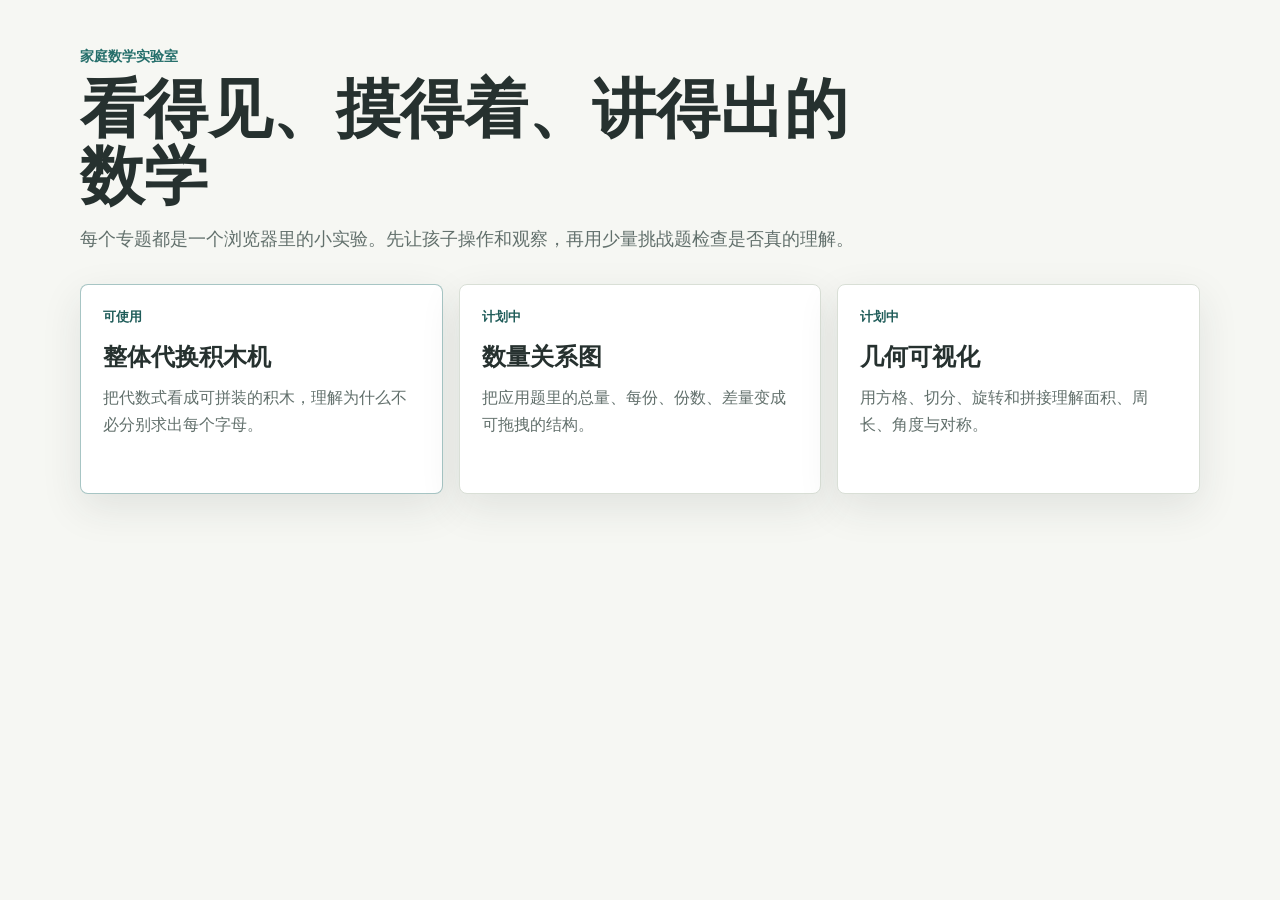
==== index.html @ 080b40d2 "Add first algebra substitution lab" ====
<!doctype html>
<html lang="zh-CN">
  <head>
    <meta charset="utf-8">
    <meta name="viewport" content="width=device-width, initial-scale=1">
    <title>Math Lab Kids</title>
    <link rel="stylesheet" href="assets/styles/base.css">
  </head>
  <body>
    <main class="shell">
      <section class="intro">
        <p class="eyebrow">家庭数学实验室</p>
        <h1>看得见、摸得着、讲得出的数学</h1>
        <p class="intro-text">
          每个专题都是一个浏览器里的小实验。先让孩子操作和观察，再用少量挑战题检查是否真的理解。
        </p>
      </section>

      <section class="topic-grid" aria-label="专题列表">
        <a class="topic-card is-ready" href="topics/01_algebra-substitution/">
          <span class="topic-status">可使用</span>
          <h2>整体代换积木机</h2>
          <p>把代数式看成可拼装的积木，理解为什么不必分别求出每个字母。</p>
        </a>

        <article class="topic-card">
          <span class="topic-status">计划中</span>
          <h2>数量关系图</h2>
          <p>把应用题里的总量、每份、份数、差量变成可拖拽的结构。</p>
        </article>

        <article class="topic-card">
          <span class="topic-status">计划中</span>
          <h2>几何可视化</h2>
          <p>用方格、切分、旋转和拼接理解面积、周长、角度与对称。</p>
        </article>
      </section>
    </main>
  </body>
</html>
---- assets/styles/base.css ----
:root {
  color-scheme: light;
  --bg: #f6f7f3;
  --panel: #ffffff;
  --ink: #26312f;
  --muted: #62706c;
  --line: #d9dfd6;
  --accent: #256f6b;
  --accent-strong: #1f5c59;
  --accent-soft: #dff1ee;
  --warn: #b9612c;
  --shadow: 0 14px 40px rgba(37, 49, 47, 0.1);
  font-family: "Microsoft YaHei", "PingFang SC", "Segoe UI", sans-serif;
}

* {
  box-sizing: border-box;
}

body {
  margin: 0;
  min-height: 100vh;
  background: var(--bg);
  color: var(--ink);
}

a {
  color: inherit;
  text-decoration: none;
}

button,
input {
  font: inherit;
}

.shell {
  width: min(1120px, calc(100vw - 32px));
  margin: 0 auto;
  padding: 48px 0;
}

.intro {
  max-width: 780px;
  margin-bottom: 28px;
}

.eyebrow {
  margin: 0 0 10px;
  color: var(--accent);
  font-size: 14px;
  font-weight: 700;
}

h1,
h2,
p {
  margin-top: 0;
}

h1 {
  margin-bottom: 14px;
  font-size: clamp(34px, 6vw, 64px);
  line-height: 1.05;
  letter-spacing: 0;
}

.intro-text {
  color: var(--muted);
  font-size: 18px;
  line-height: 1.75;
}

.topic-grid {
  display: grid;
  grid-template-columns: repeat(3, minmax(0, 1fr));
  gap: 16px;
}

.topic-card {
  min-height: 210px;
  padding: 22px;
  border: 1px solid var(--line);
  border-radius: 8px;
  background: var(--panel);
  box-shadow: var(--shadow);
}

.topic-card.is-ready {
  border-color: rgba(37, 111, 107, 0.4);
}

.topic-card h2 {
  margin-bottom: 12px;
  font-size: 24px;
  line-height: 1.25;
}

.topic-card p {
  color: var(--muted);
  line-height: 1.7;
}

.topic-status {
  display: inline-block;
  margin-bottom: 16px;
  color: var(--accent-strong);
  font-size: 13px;
  font-weight: 700;
}

@media (max-width: 820px) {
  .shell {
    width: min(100% - 24px, 680px);
    padding: 28px 0;
  }

  .topic-grid {
    grid-template-columns: 1fr;
  }
}
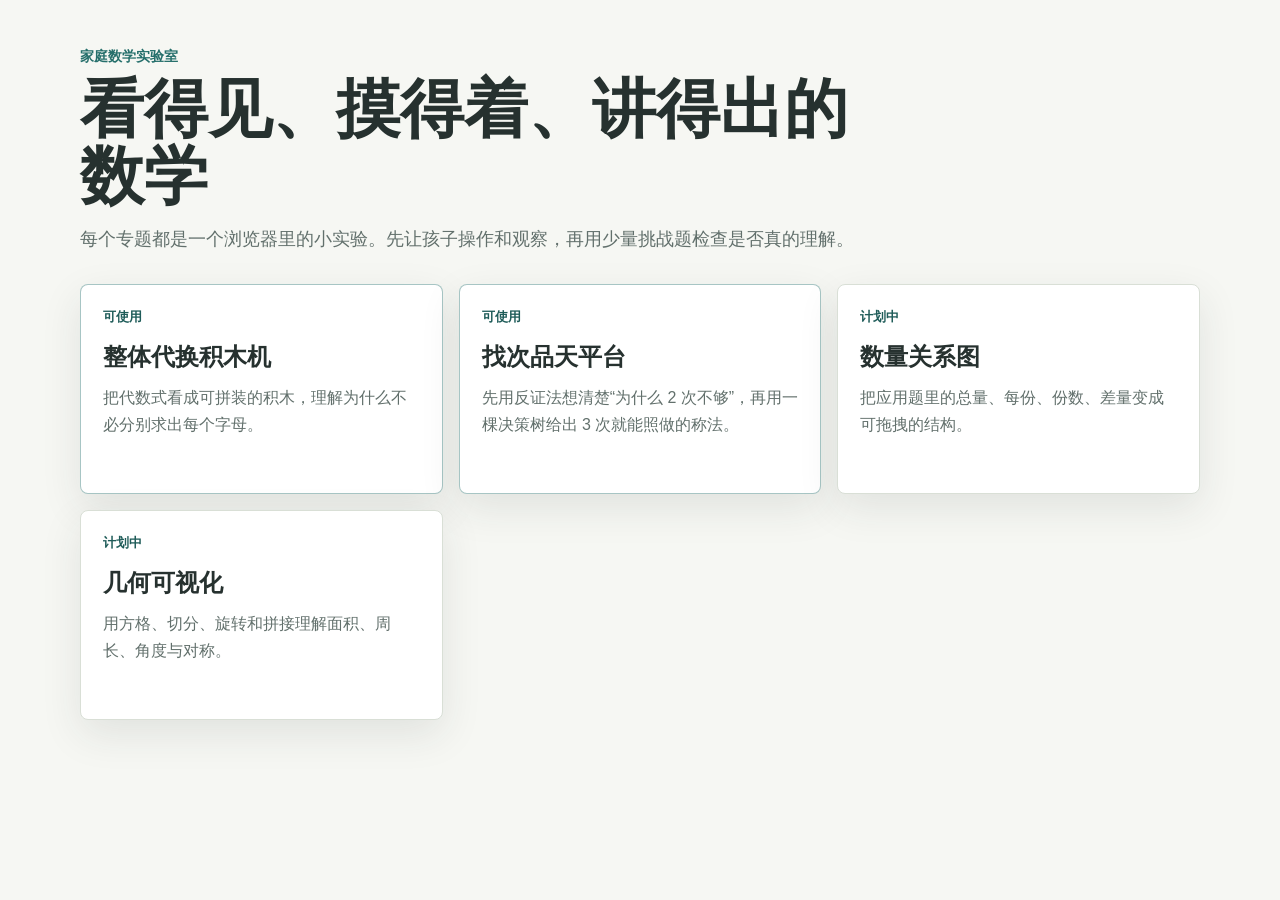
==== commit 75d6c473: "feat(02): 新增「找次品天平台」专题 反证法（9 种结果表 + 无处安放的情况）证明 2 次不够；完整 3 次决策树 + 27 种结果对照表；练习题含 3 的乘方速查表与大数题。首页与 REA" ====
--- a/index.html
+++ b/index.html
@@ -23,6 +23,12 @@
           <p>把代数式看成可拼装的积木，理解为什么不必分别求出每个字母。</p>
         </a>
 
+        <a class="topic-card is-ready" href="topics/02_find-defective/">
+          <span class="topic-status">可使用</span>
+          <h2>找次品天平台</h2>
+          <p>先用反证法想清楚“为什么 2 次不够”，再用一棵决策树给出 3 次就能照做的称法。</p>
+        </a>
+
         <article class="topic-card">
           <span class="topic-status">计划中</span>
           <h2>数量关系图</h2>
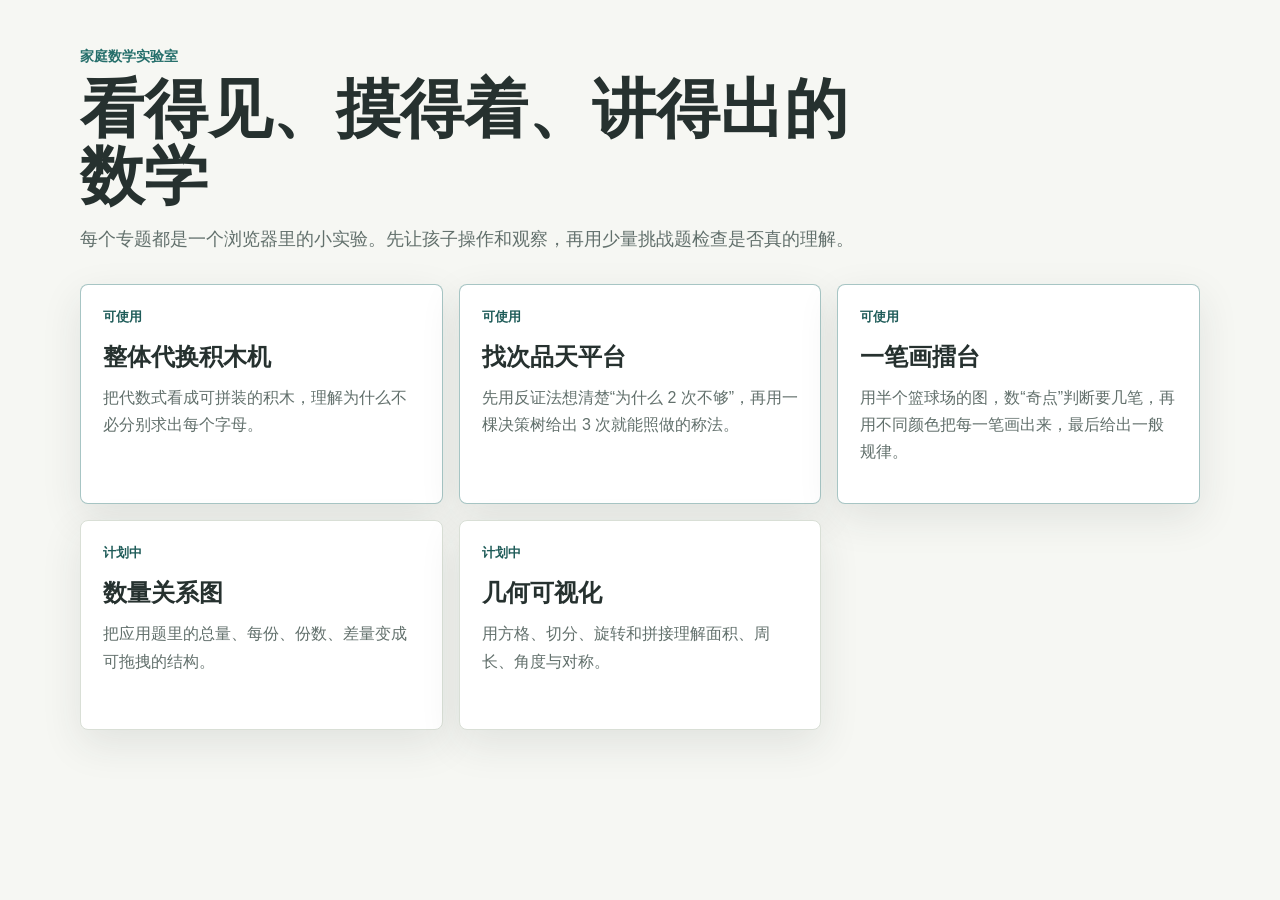
==== commit d25d503a: "feat(03): 新增一笔画擂台专题 半场图数奇点判断笔数；四色标注每一笔并高亮起终点；给出一般性结论与三角形、日、田示例。" ====
--- a/index.html
+++ b/index.html
@@ -29,6 +29,12 @@
           <p>先用反证法想清楚“为什么 2 次不够”，再用一棵决策树给出 3 次就能照做的称法。</p>
         </a>
 
+        <a class="topic-card is-ready" href="topics/03_one-stroke/">
+          <span class="topic-status">可使用</span>
+          <h2>一笔画擂台</h2>
+          <p>用半个篮球场的图，数“奇点”判断要几笔，再用不同颜色把每一笔画出来，最后给出一般规律。</p>
+        </a>
+
         <article class="topic-card">
           <span class="topic-status">计划中</span>
           <h2>数量关系图</h2>
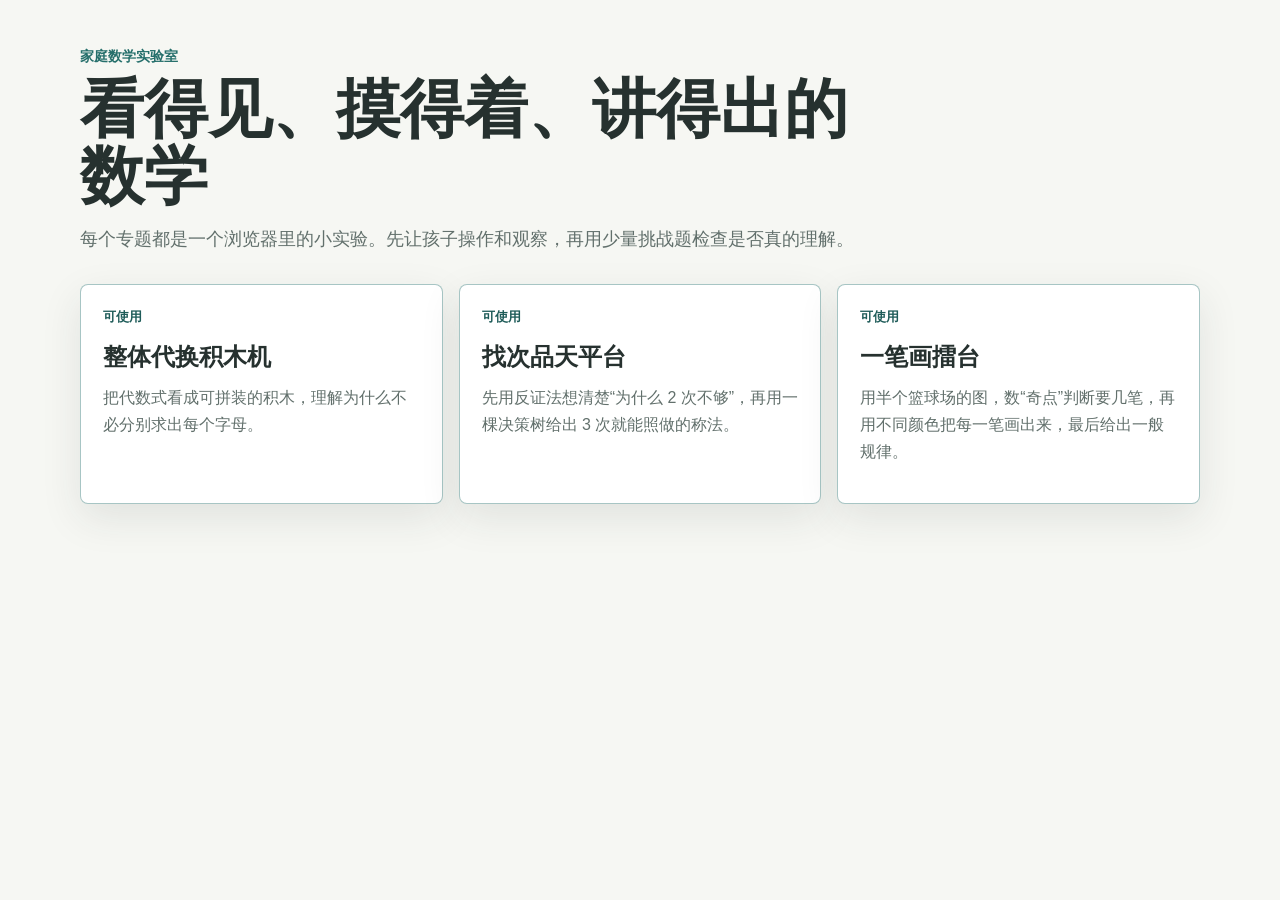
==== commit 0a5e7f7d: "chore: 首页移除两个计划中的专题卡片" ====
--- a/index.html
+++ b/index.html
@@ -34,18 +34,6 @@
           <h2>一笔画擂台</h2>
           <p>用半个篮球场的图，数“奇点”判断要几笔，再用不同颜色把每一笔画出来，最后给出一般规律。</p>
         </a>
-
-        <article class="topic-card">
-          <span class="topic-status">计划中</span>
-          <h2>数量关系图</h2>
-          <p>把应用题里的总量、每份、份数、差量变成可拖拽的结构。</p>
-        </article>
-
-        <article class="topic-card">
-          <span class="topic-status">计划中</span>
-          <h2>几何可视化</h2>
-          <p>用方格、切分、旋转和拼接理解面积、周长、角度与对称。</p>
-        </article>
       </section>
     </main>
   </body>
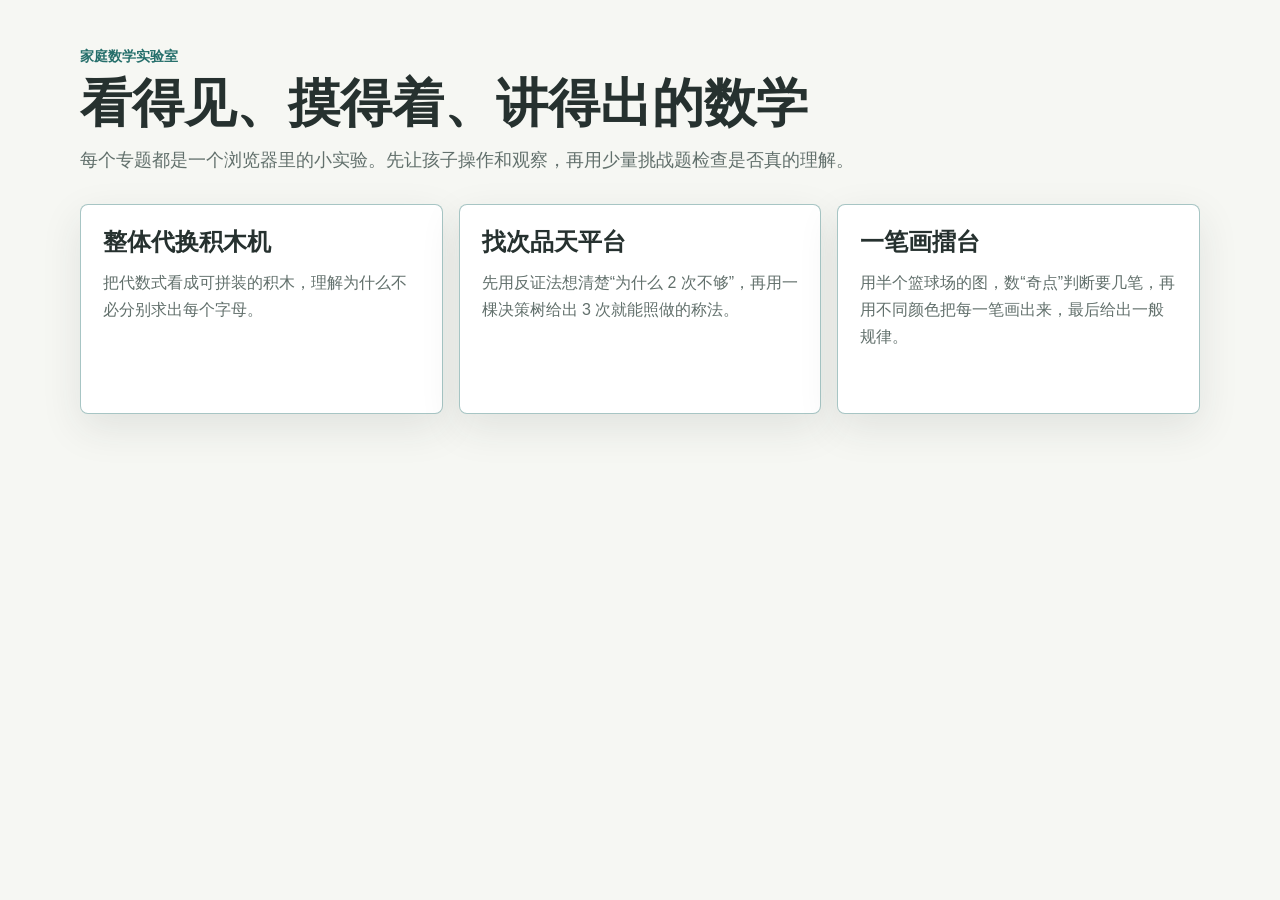
==== commit 3ac94eec: "style: 首页去掉可使用徽标并让主标题单行显示" ====
--- a/index.html
+++ b/index.html
@@ -18,19 +18,16 @@
 
       <section class="topic-grid" aria-label="专题列表">
         <a class="topic-card is-ready" href="topics/01_algebra-substitution/">
-          <span class="topic-status">可使用</span>
           <h2>整体代换积木机</h2>
           <p>把代数式看成可拼装的积木，理解为什么不必分别求出每个字母。</p>
         </a>
 
         <a class="topic-card is-ready" href="topics/02_find-defective/">
-          <span class="topic-status">可使用</span>
           <h2>找次品天平台</h2>
           <p>先用反证法想清楚“为什么 2 次不够”，再用一棵决策树给出 3 次就能照做的称法。</p>
         </a>
 
         <a class="topic-card is-ready" href="topics/03_one-stroke/">
-          <span class="topic-status">可使用</span>
           <h2>一笔画擂台</h2>
           <p>用半个篮球场的图，数“奇点”判断要几笔，再用不同颜色把每一笔画出来，最后给出一般规律。</p>
         </a>
--- a/assets/styles/base.css
+++ b/assets/styles/base.css
@@ -65,6 +65,12 @@
   letter-spacing: 0;
 }
 
+/* 首页主标题保持一行 */
+.intro h1 {
+  white-space: nowrap;
+  font-size: clamp(20px, 5vw, 52px);
+}
+
 .intro-text {
   color: var(--muted);
   font-size: 18px;
